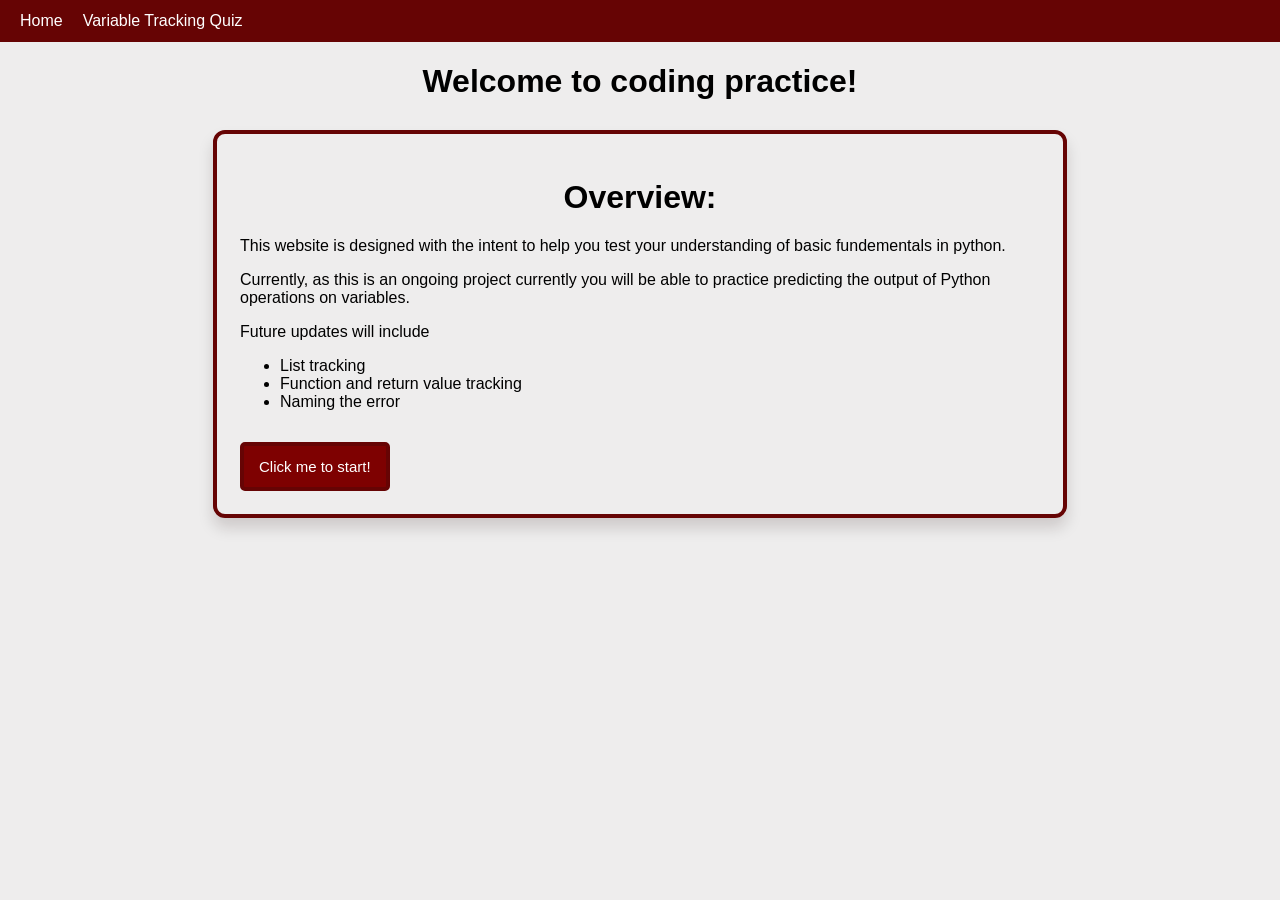
==== index.html @ 58f9e70d "First upload of ongoing Python quiz application" ====
<!DOCTYPE html>
<html>
    <head>
        <meta charset="UTF-8">
        <meta name="viewport" content="width=device-width, intial-scale:1.0">
        <title>Python Code Quiz</title>
        <link rel="stylesheet" href="css/style.css">
    </head>

    <body>
        <nav class = navbar>
            <a href="index.html">Home</a>
            <a href="var-quiz.html">Variable Tracking Quiz</a>
        </nav>
        <h1>Welcome to coding practice!</h1>
        <div class="container">
            <h1>Overview:</h1>
            <p>This website is designed with the intent to help you test your understanding of basic fundementals in python.</p>
            <p>Currently, as this is an ongoing project currently you will be able to practice predicting the output of Python operations on variables.</p>
            <p>Future updates will include</p>
            <ul>
                <li>List tracking</li>
                <li>Function and return value tracking</li>
                <li>Naming the error</li>
            </ul>
            <button onclick="location.href='var-quiz.html'">Click me to start!</button>
        </div>
    </body>
</html>
---- css/style.css ----
body, html {
    margin: 0;
    padding: 0; 
    font-family:Verdana, Geneva, Tahoma, sans-serif;
    background-color:rgb(238, 237, 237);
}

.navbar {
    background-color: rgb(102, 4, 4);
    padding: 12px 20px;
    display: flex;
    justify-content: flex-start;
    align-items: center; 
}

.navbar a {
    color: white;
    text-decoration: none;
    margin-right: 20px;
}

.navbar a:hover {
    font-weight: bold;
    text-decoration: underline;
}

body h1 {
    text-align: center;
}
.container {
    max-width: 800px;
    margin: 30px auto;
    border: 4px solid rgb(102, 4, 4);
    padding: 23px;
    border-radius: 12px;
    box-shadow: 0 10px 15px rgba(29, 1, 1, 0.15);
}

button {
    margin-top: 15px;
    padding: 12px 15px;
    border: 4px solid rgb(102, 4, 4);
    color: white;
    background-color:rgb(126, 1, 1);
    border-radius: 5px;
    cursor: pointer;
    font-size: 15px;
}

button:hover {
    background-color:rgb(145, 7, 7)
}

pre {
    background-color: rgb(210, 195, 195);
    padding: 15px;
    border-radius: 6px;
    font-family: 'Courier New', Courier, monospace;
    text-align: left;
}

input[type="text"] {
    width: 80%;
    padding: 12px;
    margin-top: 10px;
    border-radius: 6px;
    border: 1px solid #420000;
}

.result {
    margin-top: 15px;
    font-weight: bold;
    min-height: 30px;
}

.score {
    margin-top: 20px;
    font-size: 16px;
}
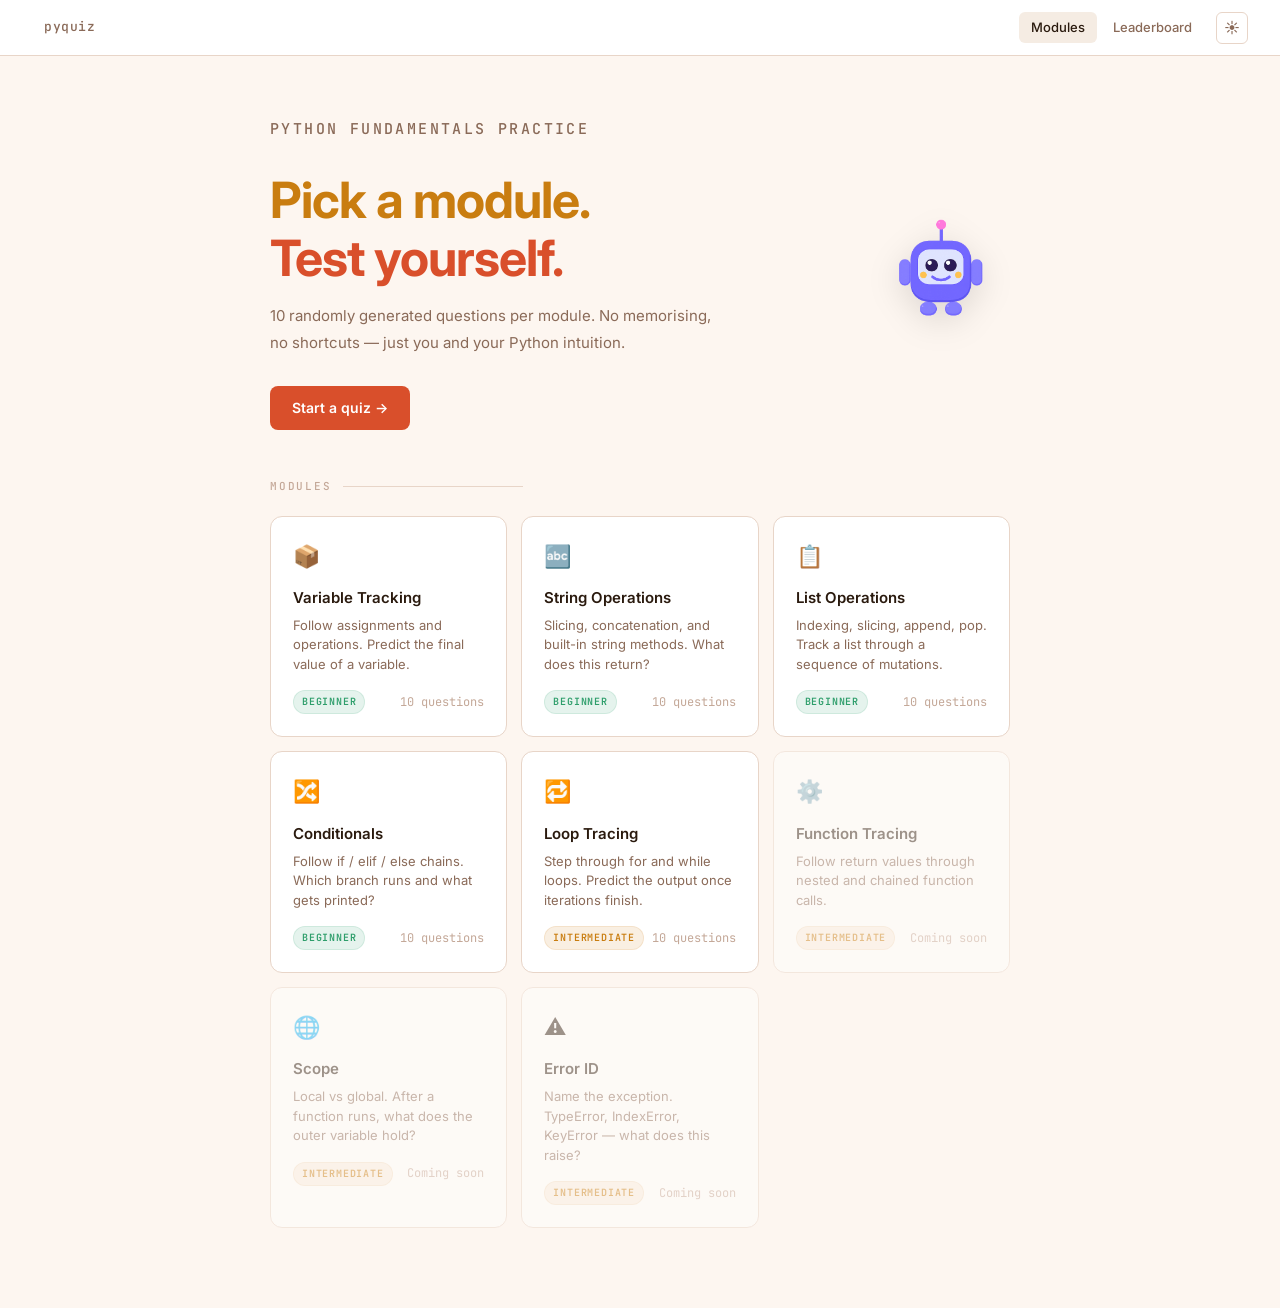
==== commit 83531146: "Added new modules and restructured website for better aesthetic feel" ====
--- a/index.html
+++ b/index.html
@@ -1,29 +1,131 @@
 <!DOCTYPE html>
-<html>
-    <head>
-        <meta charset="UTF-8">
-        <meta name="viewport" content="width=device-width, intial-scale:1.0">
-        <title>Python Code Quiz</title>
-        <link rel="stylesheet" href="css/style.css">
-    </head>
+<html lang="en">
+<head>
+    <meta charset="UTF-8">
+    <meta name="viewport" content="width=device-width, initial-scale=1.0">
+    <title>pyquiz — Python practice</title>
+    <link rel="stylesheet" href="css/style.css">
+</head>
+<body>
 
-    <body>
-        <nav class = navbar>
-            <a href="index.html">Home</a>
-            <a href="var-quiz.html">Variable Tracking Quiz</a>
-        </nav>
-        <h1>Welcome to coding practice!</h1>
-        <div class="container">
-            <h1>Overview:</h1>
-            <p>This website is designed with the intent to help you test your understanding of basic fundementals in python.</p>
-            <p>Currently, as this is an ongoing project currently you will be able to practice predicting the output of Python operations on variables.</p>
-            <p>Future updates will include</p>
-            <ul>
-                <li>List tracking</li>
-                <li>Function and return value tracking</li>
-                <li>Naming the error</li>
-            </ul>
-            <button onclick="location.href='var-quiz.html'">Click me to start!</button>
+    <nav class="navbar">
+        <a href="index.html" class="navbar-brand">py<span>quiz</span></a>
+        <div class="navbar-right">
+            <a href="index.html" class="active">Modules</a>
+            <a href="#">Leaderboard</a>
+            <button class="theme-toggle" onclick="toggleTheme()" title="Toggle theme">☀️</button>
         </div>
-    </body>
-</html>+    </nav>
+
+    <div class="hero">
+        <div class="hero-text">
+            <p class="hero-eyebrow">Python fundamentals practice</p>
+            <h1><span class="hi">Pick a module.</span><br><span class="py">Test yourself.</span></h1>
+            <p>10 randomly generated questions per module. No memorising, no shortcuts — just you and your Python intuition.</p>
+            <a href="var-quiz.html" class="btn-primary">Start a quiz →</a>
+        </div>
+        <img src="robot.png" class="hero-mascot" alt="pyquiz mascot">
+    </div>
+
+    <div class="section">
+        <p class="section-label">Modules</p>
+        <div class="module-grid">
+
+            <a href="var-quiz.html" class="module-card clr-red">
+                <span class="module-icon">📦</span>
+                <div class="module-title">Variable Tracking</div>
+                <div class="module-desc">Follow assignments and operations. Predict the final value of a variable.</div>
+                <div class="module-footer">
+                    <span class="difficulty-pill beginner">Beginner</span>
+                    <span class="module-questions">10 questions</span>
+                </div>
+            </a>
+
+            <a href="strings-quiz.html" class="module-card clr-pink">
+                <span class="module-icon">🔤</span>
+                <div class="module-title">String Operations</div>
+                <div class="module-desc">Slicing, concatenation, and built-in string methods. What does this return?</div>
+                <div class="module-footer">
+                    <span class="difficulty-pill beginner">Beginner</span>
+                    <span class="module-questions">10 questions</span>
+                </div>
+            </a>
+
+            <a href="lists-quiz.html" class="module-card clr-blue">
+                <span class="module-icon">📋</span>
+                <div class="module-title">List Operations</div>
+                <div class="module-desc">Indexing, slicing, append, pop. Track a list through a sequence of mutations.</div>
+                <div class="module-footer">
+                    <span class="difficulty-pill beginner">Beginner</span>
+                    <span class="module-questions">10 questions</span>
+                </div>
+            </a>
+
+            <a href="conditionals-quiz.html" class="module-card clr-yellow">
+                <span class="module-icon">🔀</span>
+                <div class="module-title">Conditionals</div>
+                <div class="module-desc">Follow if / elif / else chains. Which branch runs and what gets printed?</div>
+                <div class="module-footer">
+                    <span class="difficulty-pill beginner">Beginner</span>
+                    <span class="module-questions">10 questions</span>
+                </div>
+            </a>
+
+            <a href="loops-quiz.html" class="module-card clr-green">
+                <span class="module-icon">🔁</span>
+                <div class="module-title">Loop Tracing</div>
+                <div class="module-desc">Step through for and while loops. Predict the output once iterations finish.</div>
+                <div class="module-footer">
+                    <span class="difficulty-pill intermediate">Intermediate</span>
+                    <span class="module-questions">10 questions</span>
+                </div>
+            </a>
+
+            <div class="module-card locked">
+                <span class="module-icon">⚙️</span>
+                <div class="module-title">Function Tracing</div>
+                <div class="module-desc">Follow return values through nested and chained function calls.</div>
+                <div class="module-footer">
+                    <span class="difficulty-pill intermediate">Intermediate</span>
+                    <span class="module-questions">Coming soon</span>
+                </div>
+            </div>
+
+            <div class="module-card locked">
+                <span class="module-icon">🌐</span>
+                <div class="module-title">Scope</div>
+                <div class="module-desc">Local vs global. After a function runs, what does the outer variable hold?</div>
+                <div class="module-footer">
+                    <span class="difficulty-pill intermediate">Intermediate</span>
+                    <span class="module-questions">Coming soon</span>
+                </div>
+            </div>
+
+            <div class="module-card locked">
+                <span class="module-icon">⚠️</span>
+                <div class="module-title">Error ID</div>
+                <div class="module-desc">Name the exception. TypeError, IndexError, KeyError — what does this raise?</div>
+                <div class="module-footer">
+                    <span class="difficulty-pill intermediate">Intermediate</span>
+                    <span class="module-questions">Coming soon</span>
+                </div>
+            </div>
+
+        </div>
+    </div>
+
+    <script>
+        function toggleTheme() {
+            const isDark = document.body.classList.toggle('dark');
+            localStorage.setItem('theme', isDark ? 'dark' : 'light');
+            document.querySelector('.theme-toggle').textContent = isDark ? '🌙' : '☀️';
+        }
+
+        // apply saved theme on load
+        if (localStorage.getItem('theme') === 'dark') {
+            document.body.classList.add('dark');
+            document.querySelector('.theme-toggle').textContent = '🌙';
+        }
+    </script>
+</body>
+</html>
--- a/css/style.css
+++ b/css/style.css
@@ -1,79 +1,683 @@
-body, html {
+@import url('https://fonts.googleapis.com/css2?family=Inter:wght@300;400;500;600;700&family=JetBrains+Mono:wght@400;500;600&display=swap');
+
+*, *::before, *::after {
+    box-sizing: border-box;
     margin: 0;
-    padding: 0; 
-    font-family:Verdana, Geneva, Tahoma, sans-serif;
-    background-color:rgb(238, 237, 237);
-}
-
+    padding: 0;
+}
+
+/* ---- light mode tokens (default) ---- */
+body {
+    --bg:          #fdf6f0;
+    --bg2:         #f5ece3;
+    --surface:     #ffffff;
+    --surface2:    #fef0e8;
+    --border:      #e8d5c8;
+    --text:        #2a1a0e;
+    --text-muted:  #8a6a58;
+    --text-dim:    #c4a898;
+    --accent:      #d94f2b;
+    --accent-dim:  rgba(217, 79, 43, 0.12);
+    --green:       #2e9e6b;
+    --green-dim:   rgba(46, 158, 107, 0.12);
+    --yellow:      #c97d10;
+    --yellow-dim:  rgba(201, 125, 16, 0.12);
+    --blue:        #2a6fba;
+    --blue-dim:    rgba(42, 111, 186, 0.12);
+    --pink:        #c94a7a;
+    --pink-dim:    rgba(201, 74, 122, 0.12);
+
+    font-family: 'Inter', sans-serif;
+    background-color: var(--bg);
+    color: var(--text);
+    min-height: 100vh;
+    line-height: 1.6;
+    -webkit-font-smoothing: antialiased;
+    transition: background-color 0.25s, color 0.25s;
+}
+
+/* ---- dark mode tokens ---- */
+body.dark {
+    --bg:          #1e1e1e;
+    --bg2:         #252526;
+    --surface:     #2d2d2d;
+    --surface2:    #333333;
+    --border:      #3e3e3e;
+    --text:        #d4d4d4;
+    --text-muted:  #858585;
+    --text-dim:    #555555;
+    --accent:      #f44747;
+    --accent-dim:  rgba(244, 71, 71, 0.12);
+    --green:       #4ec9b0;
+    --green-dim:   rgba(78, 201, 176, 0.1);
+    --yellow:      #dcdcaa;
+    --yellow-dim:  rgba(220, 220, 170, 0.1);
+    --blue:        #569cd6;
+    --blue-dim:    rgba(86, 156, 214, 0.1);
+    --pink:        #c586c0;
+    --pink-dim:    rgba(197, 134, 192, 0.1);
+}
+
+/* ---- navbar ---- */
 .navbar {
-    background-color: rgb(102, 4, 4);
-    padding: 12px 20px;
-    display: flex;
-    justify-content: flex-start;
-    align-items: center; 
+    background-color: var(--surface);
+    padding: 0 32px;
+    height: 56px;
+    display: flex;
+    justify-content: space-between;
+    align-items: center;
+    border-bottom: 1px solid var(--border);
+    position: sticky;
+    top: 0;
+    z-index: 100;
+    transition: background-color 0.25s, border-color 0.25s;
+}
+
+.navbar-brand {
+    font-family: 'JetBrains Mono', monospace;
+    font-size: 14px;
+    font-weight: 600;
+    color: var(--accent);
+    text-decoration: none;
+    letter-spacing: 0.04em;
+}
+
+.navbar-brand span {
+    color: var(--text-muted);
+}
+
+.navbar-right {
+    display: flex;
+    align-items: center;
+    gap: 4px;
 }
 
 .navbar a {
-    color: white;
+    color: var(--text-muted);
     text-decoration: none;
-    margin-right: 20px;
-}
-
-.navbar a:hover {
-    font-weight: bold;
-    text-decoration: underline;
-}
-
-body h1 {
-    text-align: center;
-}
-.container {
-    max-width: 800px;
-    margin: 30px auto;
-    border: 4px solid rgb(102, 4, 4);
-    padding: 23px;
-    border-radius: 12px;
-    box-shadow: 0 10px 15px rgba(29, 1, 1, 0.15);
-}
-
-button {
-    margin-top: 15px;
-    padding: 12px 15px;
-    border: 4px solid rgb(102, 4, 4);
-    color: white;
-    background-color:rgb(126, 1, 1);
-    border-radius: 5px;
+    font-size: 13px;
+    font-weight: 500;
+    padding: 5px 12px;
+    border-radius: 6px;
+    transition: color 0.15s, background 0.15s;
+}
+
+.navbar a:hover,
+.navbar a.active {
+    color: var(--text);
+    background: var(--bg2);
+}
+
+/* theme toggle */
+.theme-toggle {
+    background: none;
+    border: 1px solid var(--border);
+    border-radius: 6px;
+    width: 32px;
+    height: 32px;
     cursor: pointer;
     font-size: 15px;
+    display: flex;
+    align-items: center;
+    justify-content: center;
+    color: var(--text-muted);
+    margin-left: 8px;
+    padding: 0;
+    transition: border-color 0.15s, background 0.15s;
+    flex-shrink: 0;
+}
+
+.theme-toggle:hover {
+    background: var(--bg2);
+    border-color: var(--text-dim);
+    transform: none;
+}
+
+/* ---- hero ---- */
+.hero {
+    max-width: 820px;
+    margin: 0 auto;
+    padding: 60px 40px 48px;
+    display: flex;
+    align-items: center;
+    gap: 40px;
+}
+
+.hero-text {
+    flex: 1;
+}
+
+.hero-mascot {
+    width: 150px;
+    flex-shrink: 0;
+    animation: float 3.5s ease-in-out infinite;
+    filter: drop-shadow(0 8px 16px rgba(0,0,0,0.12));
+}
+
+body.dark .hero-mascot {
+    filter: drop-shadow(0 8px 24px rgba(78, 201, 176, 0.2));
+}
+
+@keyframes float {
+    0%, 100% { transform: translateY(0); }
+    50%       { transform: translateY(-10px); }
+}
+
+.hero-eyebrow {
+    font-family: 'JetBrains Mono', monospace;
+    font-size: 11px;
+    font-weight: 500;
+    letter-spacing: 0.16em;
+    text-transform: uppercase;
+    color: var(--accent);
+    margin-bottom: 16px;
+}
+
+.hero h1 {
+    font-size: clamp(30px, 4.5vw, 50px);
+    font-weight: 700;
+    letter-spacing: -0.02em;
+    line-height: 1.15;
+    margin-bottom: 16px;
+}
+
+.hero h1 .hi {
+    color: var(--yellow);
+}
+
+.hero h1 .py {
+    color: var(--accent);
+}
+
+.hero p {
+    font-size: 15px;
+    color: var(--text-muted);
+    max-width: 460px;
+    line-height: 1.75;
+    margin-bottom: 30px;
+}
+
+/* ---- buttons ---- */
+.btn-primary {
+    display: inline-block;
+    padding: 11px 22px;
+    background-color: var(--accent);
+    color: white;
+    border: none;
+    border-radius: 8px;
+    cursor: pointer;
+    font-family: 'Inter', sans-serif;
+    font-size: 14px;
+    font-weight: 600;
+    text-decoration: none;
+    transition: opacity 0.15s, transform 0.15s;
+    margin-top: 0;
+}
+
+.btn-primary:hover {
+    opacity: 0.88;
+    transform: translateY(-1px);
+}
+
+button {
+    display: inline-block;
+    padding: 11px 22px;
+    background-color: var(--accent);
+    color: white;
+    border: none;
+    border-radius: 8px;
+    cursor: pointer;
+    font-family: 'Inter', sans-serif;
+    font-size: 14px;
+    font-weight: 600;
+    transition: opacity 0.15s, transform 0.15s;
+    margin-top: 0;
 }
 
 button:hover {
-    background-color:rgb(145, 7, 7)
+    opacity: 0.88;
+    transform: translateY(-1px);
+}
+
+/* ---- section ---- */
+.section {
+    max-width: 820px;
+    margin: 0 auto;
+    padding: 0 40px 80px;
+}
+
+.section-label {
+    font-family: 'JetBrains Mono', monospace;
+    font-size: 11px;
+    font-weight: 500;
+    letter-spacing: 0.16em;
+    text-transform: uppercase;
+    color: var(--text-dim);
+    margin-bottom: 20px;
+    display: flex;
+    align-items: center;
+    gap: 12px;
+}
+
+.section-label::after {
+    content: '';
+    flex: 1;
+    height: 1px;
+    background: var(--border);
+    max-width: 180px;
+}
+
+/* ---- module cards ---- */
+.module-grid {
+    display: grid;
+    grid-template-columns: repeat(auto-fill, minmax(220px, 1fr));
+    gap: 14px;
+}
+
+.module-card {
+    background: var(--surface);
+    border: 1px solid var(--border);
+    border-radius: 12px;
+    padding: 22px;
+    cursor: pointer;
+    text-decoration: none;
+    display: block;
+    position: relative;
+    overflow: hidden;
+    transition: border-color 0.2s, transform 0.2s, box-shadow 0.2s;
+}
+
+.module-card::before {
+    content: '';
+    position: absolute;
+    left: 0; top: 0; bottom: 0;
+    width: 3px;
+    border-radius: 12px 0 0 12px;
+    opacity: 0;
+    transition: opacity 0.2s;
+}
+
+/* each module gets its own accent colour */
+.module-card.clr-red::before   { background: var(--accent); }
+.module-card.clr-pink::before  { background: var(--pink); }
+.module-card.clr-blue::before  { background: var(--blue); }
+.module-card.clr-yellow::before{ background: var(--yellow); }
+.module-card.clr-green::before { background: var(--green); }
+
+.module-card:hover {
+    transform: translateY(-3px);
+    box-shadow: 0 10px 28px rgba(0,0,0,0.09);
+}
+
+body.dark .module-card:hover {
+    box-shadow: 0 10px 28px rgba(0,0,0,0.4);
+}
+
+.module-card.clr-red:hover    { border-color: var(--accent); }
+.module-card.clr-pink:hover   { border-color: var(--pink); }
+.module-card.clr-blue:hover   { border-color: var(--blue); }
+.module-card.clr-yellow:hover { border-color: var(--yellow); }
+.module-card.clr-green:hover  { border-color: var(--green); }
+
+.module-card:hover::before { opacity: 1; }
+
+.module-card.locked {
+    opacity: 0.45;
+    cursor: not-allowed;
+}
+
+.module-card.locked:hover {
+    transform: none;
+    box-shadow: none;
+    border-color: var(--border);
+}
+
+.module-card.locked::before { display: none; }
+
+.module-icon {
+    font-size: 22px;
+    margin-bottom: 12px;
+    display: block;
+}
+
+.module-title {
+    font-size: 15px;
+    font-weight: 600;
+    color: var(--text);
+    margin-bottom: 6px;
+}
+
+.module-desc {
+    font-size: 13px;
+    color: var(--text-muted);
+    line-height: 1.5;
+    margin-bottom: 16px;
+}
+
+.module-footer {
+    display: flex;
+    align-items: center;
+    justify-content: space-between;
+}
+
+.difficulty-pill {
+    font-family: 'JetBrains Mono', monospace;
+    font-size: 10px;
+    font-weight: 600;
+    letter-spacing: 0.08em;
+    text-transform: uppercase;
+    padding: 3px 8px;
+    border-radius: 20px;
+}
+
+.difficulty-pill.beginner {
+    background: var(--green-dim);
+    color: var(--green);
+    border: 1px solid var(--green-dim);
+}
+
+.difficulty-pill.intermediate {
+    background: var(--yellow-dim);
+    color: var(--yellow);
+    border: 1px solid var(--yellow-dim);
+}
+
+.module-questions {
+    font-size: 12px;
+    color: var(--text-dim);
+    font-family: 'JetBrains Mono', monospace;
+}
+
+/* ---- quiz container ---- */
+.container {
+    max-width: 680px;
+    margin: 40px auto;
+    background: var(--surface);
+    border: 1px solid var(--border);
+    padding: 32px;
+    border-radius: 12px;
+    box-shadow: 0 4px 20px rgba(0,0,0,0.06);
+    transition: background-color 0.25s, border-color 0.25s;
+}
+
+body.dark .container {
+    box-shadow: 0 4px 20px rgba(0,0,0,0.3);
+}
+
+.container h1 {
+    font-size: 22px;
+    font-weight: 700;
+    margin-bottom: 8px;
+    color: var(--text);
+}
+
+/* intro */
+#introduction {
+    display: flex;
+    align-items: center;
+    gap: 24px;
+}
+
+.intro-mascot {
+    width: 88px;
+    flex-shrink: 0;
+    filter: drop-shadow(0 4px 8px rgba(0,0,0,0.1));
+}
+
+body.dark .intro-mascot {
+    filter: drop-shadow(0 4px 12px rgba(78, 201, 176, 0.25));
+}
+
+.intro-text p {
+    color: var(--text-muted);
+    font-size: 14px;
+    margin-bottom: 18px;
+    line-height: 1.7;
+}
+
+/* progress bar */
+.progress-wrap {
+    margin-bottom: 22px;
+    height: 3px;
+    background: var(--bg2);
+    border-radius: 2px;
+    overflow: hidden;
+}
+
+.progress-fill {
+    height: 100%;
+    background: var(--accent);
+    border-radius: 2px;
+    transition: width 0.35s ease;
+    width: 0%;
+}
+
+/* hud */
+.quiz-hud {
+    display: flex;
+    justify-content: space-between;
+    align-items: center;
+    padding: 10px 16px;
+    background: var(--bg2);
+    border: 1px solid var(--border);
+    border-radius: 8px;
+    margin-bottom: 22px;
+    transition: background-color 0.25s;
+}
+
+.hud-item {
+    display: flex;
+    flex-direction: column;
+    align-items: center;
+    gap: 2px;
+}
+
+.hud-label {
+    font-family: 'JetBrains Mono', monospace;
+    font-size: 10px;
+    letter-spacing: 0.1em;
+    text-transform: uppercase;
+    color: var(--text-dim);
+}
+
+.hud-value {
+    font-family: 'JetBrains Mono', monospace;
+    font-size: 18px;
+    font-weight: 600;
+    color: var(--text);
+}
+
+.hud-value.accent { color: var(--accent); }
+
+/* code block */
+.code-block-tab {
+    display: inline-flex;
+    align-items: center;
+    gap: 6px;
+    background: var(--bg2);
+    border: 1px solid var(--border);
+    border-bottom: none;
+    padding: 4px 14px;
+    border-radius: 6px 6px 0 0;
+    font-family: 'JetBrains Mono', monospace;
+    font-size: 11px;
+    color: var(--text-muted);
+}
+
+.code-block-tab .dot {
+    width: 7px;
+    height: 7px;
+    border-radius: 50%;
+    background: var(--accent);
+    opacity: 0.7;
 }
 
 pre {
-    background-color: rgb(210, 195, 195);
-    padding: 15px;
+    background: var(--bg2);
+    border: 1px solid var(--border);
+    border-radius: 0 6px 6px 6px;
+    padding: 18px 22px;
+    font-family: 'JetBrains Mono', monospace;
+    font-size: 14px;
+    line-height: 1.75;
+    color: var(--text);
+    white-space: pre;
+    overflow-x: auto;
+    text-align: left;
+    margin-bottom: 20px;
+}
+
+/* format hint */
+.format-hint {
+    font-family: 'JetBrains Mono', monospace;
+    font-size: 11px;
+    color: var(--text-dim);
+    margin-bottom: 14px;
+    padding: 7px 12px;
+    background: var(--bg2);
     border-radius: 6px;
-    font-family: 'Courier New', Courier, monospace;
-    text-align: left;
+    border-left: 2px solid var(--yellow);
+}
+
+/* answer */
+.answer-row {
+    display: flex;
+    gap: 10px;
+    margin-bottom: 16px;
 }
 
 input[type="text"] {
-    width: 80%;
-    padding: 12px;
+    flex: 1;
+    background: var(--bg);
+    border: 1px solid var(--border);
+    border-radius: 8px;
+    padding: 11px 14px;
+    font-family: 'JetBrains Mono', monospace;
+    font-size: 14px;
+    color: var(--text);
+    outline: none;
+    transition: border-color 0.15s, box-shadow 0.15s;
+    width: auto;
+    margin-top: 0;
+}
+
+input[type="text"]::placeholder { color: var(--text-dim); }
+
+input[type="text"]:focus {
+    border-color: var(--accent);
+    box-shadow: 0 0 0 3px var(--accent-dim);
+}
+
+/* result */
+.result {
+    min-height: 44px;
+    padding: 10px 14px;
+    border-radius: 8px;
+    font-size: 14px;
+    font-weight: 500;
+    margin-bottom: 12px;
+}
+
+.result.correct {
+    background: var(--green-dim);
+    border: 1px solid var(--green-dim);
+    color: var(--green);
+}
+
+.result.incorrect {
+    background: var(--accent-dim);
+    border: 1px solid var(--accent-dim);
+    color: var(--accent);
+}
+
+.score {
+    margin-top: 16px;
+    font-size: 14px;
+    font-family: 'JetBrains Mono', monospace;
+    color: var(--text-muted);
+}
+
+/* next button */
+#nextQ {
+    background: transparent;
+    border: 1px solid var(--border);
+    color: var(--text-muted);
     margin-top: 10px;
-    border-radius: 6px;
-    border: 1px solid #420000;
-}
-
-.result {
-    margin-top: 15px;
-    font-weight: bold;
-    min-height: 30px;
-}
-
-.score {
-    margin-top: 20px;
-    font-size: 16px;
-}+}
+
+#nextQ:hover {
+    border-color: var(--text-dim);
+    color: var(--text);
+    background: var(--bg2);
+    transform: none;
+    opacity: 1;
+}
+
+/* completion */
+.completion-wrap {
+    text-align: center;
+    padding: 16px 0;
+}
+
+.completion-mascot {
+    width: 100px;
+    margin-bottom: 16px;
+    filter: drop-shadow(0 6px 12px rgba(0,0,0,0.12));
+    animation: pop-in 0.5s cubic-bezier(0.175, 0.885, 0.32, 1.275);
+}
+
+body.dark .completion-mascot {
+    filter: drop-shadow(0 6px 16px rgba(78, 201, 176, 0.3));
+}
+
+@keyframes pop-in {
+    0%   { transform: scale(0.4); opacity: 0; }
+    100% { transform: scale(1);   opacity: 1; }
+}
+
+.big-score {
+    font-family: 'JetBrains Mono', monospace;
+    font-size: 54px;
+    font-weight: 700;
+    color: var(--accent);
+    line-height: 1;
+    margin-bottom: 8px;
+}
+
+.completion-msg {
+    color: var(--text-muted);
+    font-size: 14px;
+    margin-bottom: 24px;
+}
+
+.btn-ghost {
+    background: transparent;
+    border: 1px solid var(--border);
+    color: var(--text-muted);
+    margin-right: 10px;
+}
+
+.btn-ghost:hover {
+    border-color: var(--text-dim);
+    color: var(--text);
+    background: var(--bg2);
+    opacity: 1;
+    transform: none;
+}
+
+/* scrollbar */
+::-webkit-scrollbar { width: 5px; height: 5px; }
+::-webkit-scrollbar-track { background: var(--bg); }
+::-webkit-scrollbar-thumb { background: var(--border); border-radius: 3px; }
+::-webkit-scrollbar-thumb:hover { background: var(--text-dim); }
+
+@media (max-width: 600px) {
+    .navbar { padding: 0 20px; }
+    .hero { flex-direction: column-reverse; padding: 40px 20px 32px; gap: 12px; }
+    .hero-mascot { width: 110px; }
+    .section { padding-left: 20px; padding-right: 20px; }
+    .container { padding: 24px 20px; margin: 16px; }
+    .module-grid { grid-template-columns: 1fr; }
+    .answer-row { flex-direction: column; }
+    #introduction { flex-direction: column; text-align: center; }
+}
